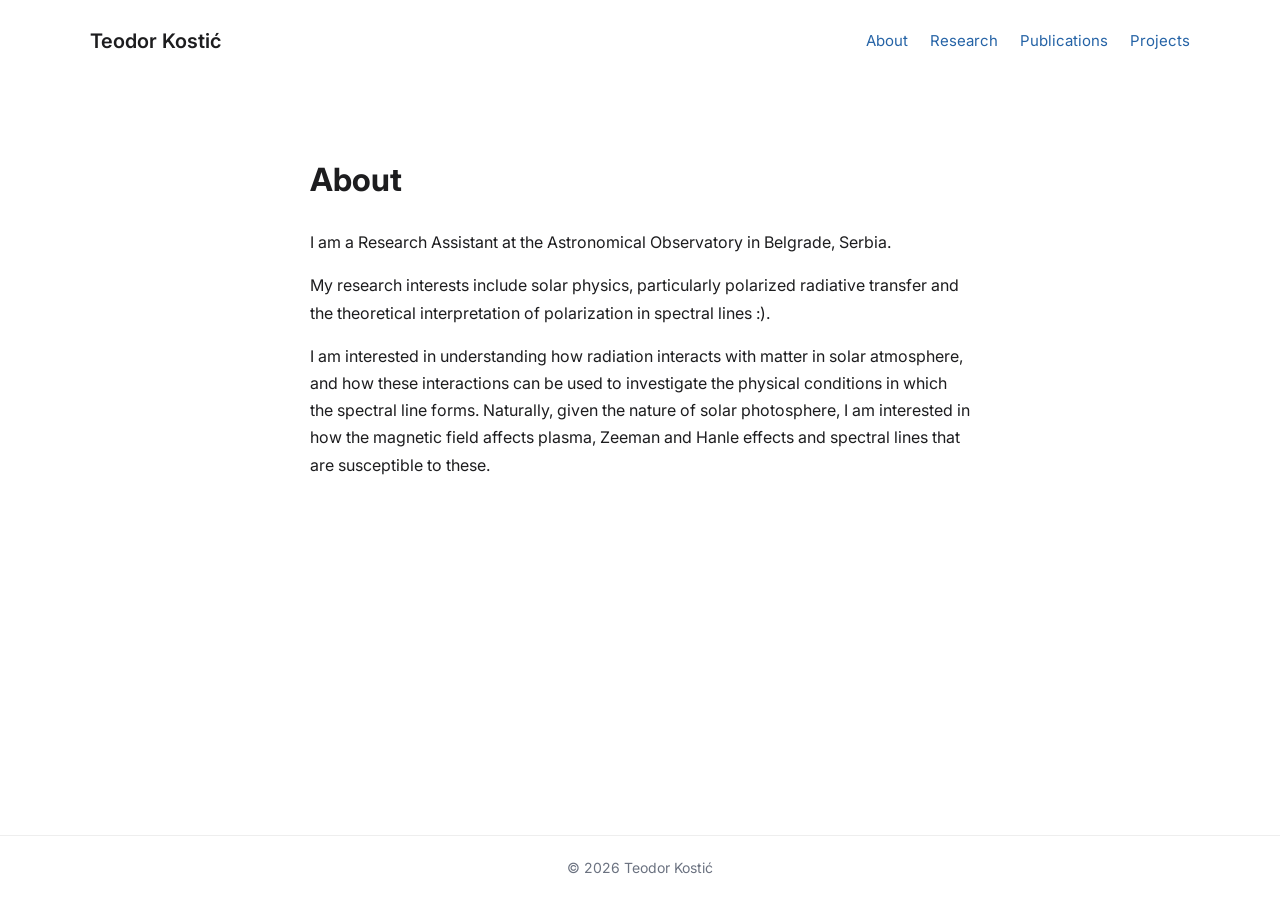
==== about.html @ 634e1022 "Adding new pages" ====
<!DOCTYPE html>
<html lang="en">

<head>
    <meta charset="UTF-8">
    <meta name="viewport" content="width=device-width, initial-scale=1.0">

    <title>About | Teodor Kostić</title>
     <link rel="icon" type="image/svg+xml" href="img/favicon.svg">

    <!-- Inter font -->
    <link rel="preconnect" href="https://fonts.googleapis.com">
    <link rel="preconnect" href="https://fonts.gstatic.com" crossorigin>
    <link
        href="https://fonts.googleapis.com/css2?family=Inter:wght@400;500;600;700&display=swap"
        rel="stylesheet"
    >

    <!-- Main stylesheet -->
    <link rel="stylesheet" href="style.css">
</head>

<body>

    <!-- Header and navigation -->
    <header class="site-header">
        <nav class="navigation">

            <a href="index.html" class="site-logo">
                Teodor Kostić
            </a>

            <div class="nav-links">
                <a href="about.html" aria-current="page">About</a>
                <a href="research.html">Research</a>
                <a href="publications.html">Publications</a>
                <a href="projects.html">Projects</a>
            </div>

        </nav>
    </header>


    <!-- Main content -->
    <main class="main-content page-content">

        <h1 class="page-title">About</h1>

        <section class="page-section">

            <p>
                I am a Research Assistant at the Astronomical Observatory
                in Belgrade, Serbia.
            </p>

            <p>
                My research interests include solar physics, particularly
                polarized radiative transfer and the theoretical
                interpretation of polarization in spectral lines :).
            </p>

            <p>
                I am interested in understanding how radiation interacts
                with matter in solar atmosphere, and how these
                interactions can be used to investigate the physical
                conditions in which the spectral line forms. Naturally,
                given the nature of solar photosphere, I am interested
                in how the magnetic field affects plasma, Zeeman and Hanle
                effects and spectral lines that are susceptible to these.
            </p>

        </section>

    </main>


    <!-- Footer -->
    <footer class="site-footer">
        <p>
            &copy; <span id="year"></span> Teodor Kostić
        </p>
    </footer>


    <!-- Automatically update the copyright year -->
    <script>
        document.getElementById("year").textContent =
            new Date().getFullYear();
    </script>

</body>

</html>
---- style.css ----
/* =========================================
   1. Global settings
   ========================================= */

:root {
    color-scheme: light dark;

    --background: #ffffff;
    --text: #1d1d1f;
    --muted: #6b7280;
    --link: #2563a6;
    --border: #eeeeee;
    --placeholder: #f0f0f0;

    --content-width: 720px;
    --header-width: 1100px;
}


/* Use the visitor's preferred dark theme */

@media (prefers-color-scheme: dark) {
    :root {
        --background: #1d1e20;
        --text: #dadadb;
        --muted: #a1a1aa;
        --link: #8ab4f8;
        --border: #383838;
        --placeholder: #303136;
    }
}


/* =========================================
   2. Basic page styling
   ========================================= */

* {
    box-sizing: border-box;
}

html {
    scroll-behavior: smooth;
}

body {
    margin: 0;
    min-height: 100vh;

    display: flex;
    flex-direction: column;

    font-family:
        "Inter", sans-serif;

    font-size: 16px;
    line-height: 1.7;

    color: var(--text);
    background-color: var(--background);

    -webkit-font-smoothing: antialiased;
}


/* =========================================
   3. Header and navigation
   ========================================= */

.site-header {
    width: 100%;
    padding: 24px 30px;
}

.navigation {
    max-width: var(--header-width);
    margin: 0 auto;

    display: flex;
    justify-content: space-between;
    align-items: center;
    gap: 30px;
}

.site-logo {
    font-size: 20px;
    font-weight: 600;
    white-space: nowrap;
}

.nav-links {
    display: flex;
    align-items: center;
    flex-wrap: wrap;
    gap: 22px;
}

a {
    color: var(--link);
    text-decoration: none;

    transition: opacity 0.2s ease;
}

.site-logo {
    color: var(--text);
}

.nav-links a {
    font-size: 15px;
}

a:hover {
    opacity: 0.75;
    text-decoration: underline;
}

a:focus-visible {
    outline: 2px solid var(--link);
    outline-offset: 4px;
    border-radius: 2px;
}


/* =========================================
   4. Main content
   ========================================= */

.main-content {
    width: 100%;
    max-width: var(--content-width);

    margin: 0 auto;
    padding: 50px 30px 70px;

    flex: 1;
}


/* =========================================
   5. Profile section
   ========================================= */

.profile {
    display: flex;
    flex-direction: column;
    align-items: center;

    text-align: center;
}


/* Temporary profile image */

.profile-image-placeholder {
    width: 160px;
    height: 160px;

    margin-bottom: 24px;

    display: flex;
    align-items: center;
    justify-content: center;

    border-radius: 50%;
    background-color: var(--placeholder);

    border: 1px solid var(--border);

    color: var(--muted);
    font-size: 14px;
}


/* Your name */

.profile h1 {
    margin: 0 0 8px;

    font-size: clamp(32px, 5vw, 42px);
    font-weight: 700;
    line-height: 1.2;
    letter-spacing: -1px;
}


/* Academic title or research interests */

.profile-subtitle {
    margin: 0 0 20px;

    color: var(--muted);
    font-size: 17px;
}


/* Short introduction */

.profile-description {
    max-width: 540px;

    margin: 0 auto 24px;

    font-size: 16px;
    line-height: 1.8;
}


/* =========================================
   6. Academic and professional links
   ========================================= */

.social-links {
    display: flex;
    justify-content: center;
    align-items: center;
    gap: 22px;

    margin-top: 4px;
}

.social-links a {
    display: inline-flex;
    align-items: center;
    justify-content: center;

    width: 32px;
    height: 32px;

    color: var(--muted);

    transition:
        color 0.2s ease,
        transform 0.2s ease;
}

.social-links img,
.social-links svg {
    display: block;
    width: 24px;
    height: 24px;
}

.social-links a:hover {
    color: var(--link);
    opacity: 1;
    transform: translateY(-2px);
    text-decoration: none;
}

.social-links a:focus-visible {
    outline: 2px solid var(--link);
    outline-offset: 4px;
    border-radius: 4px;
}


/* =========================================
   7. Footer
   ========================================= */

.site-footer {
    width: 100%;
    padding: 20px;

    border-top: 1px solid var(--border);

    text-align: center;
    color: var(--muted);
    font-size: 14px;
}

.site-footer p {
    margin: 0;
}


/* =========================================
   8. Responsive layout for mobile devices
   ========================================= */

@media (max-width: 650px) {

    .site-header {
        padding: 20px;
    }

    .navigation {
        flex-direction: column;
        gap: 14px;
    }

    .nav-links {
        justify-content: center;
        gap: 10px 18px;
    }

    .nav-links a {
        font-size: 14px;
    }

    .main-content {
        padding: 40px 24px 55px;
    }

    .profile-image-placeholder {
        width: 135px;
        height: 135px;
    }

    .profile h1 {
        letter-spacing: -0.5px;
    }

    .profile-subtitle {
        font-size: 16px;
    }

    .profile-description {
        font-size: 15px;
    }

}

.profile-image {
    width: 160px;
    height: 160px;

    margin-bottom: 24px;

    border-radius: 50%;
    object-fit: cover;

    border: 1px solid var(--border);
}
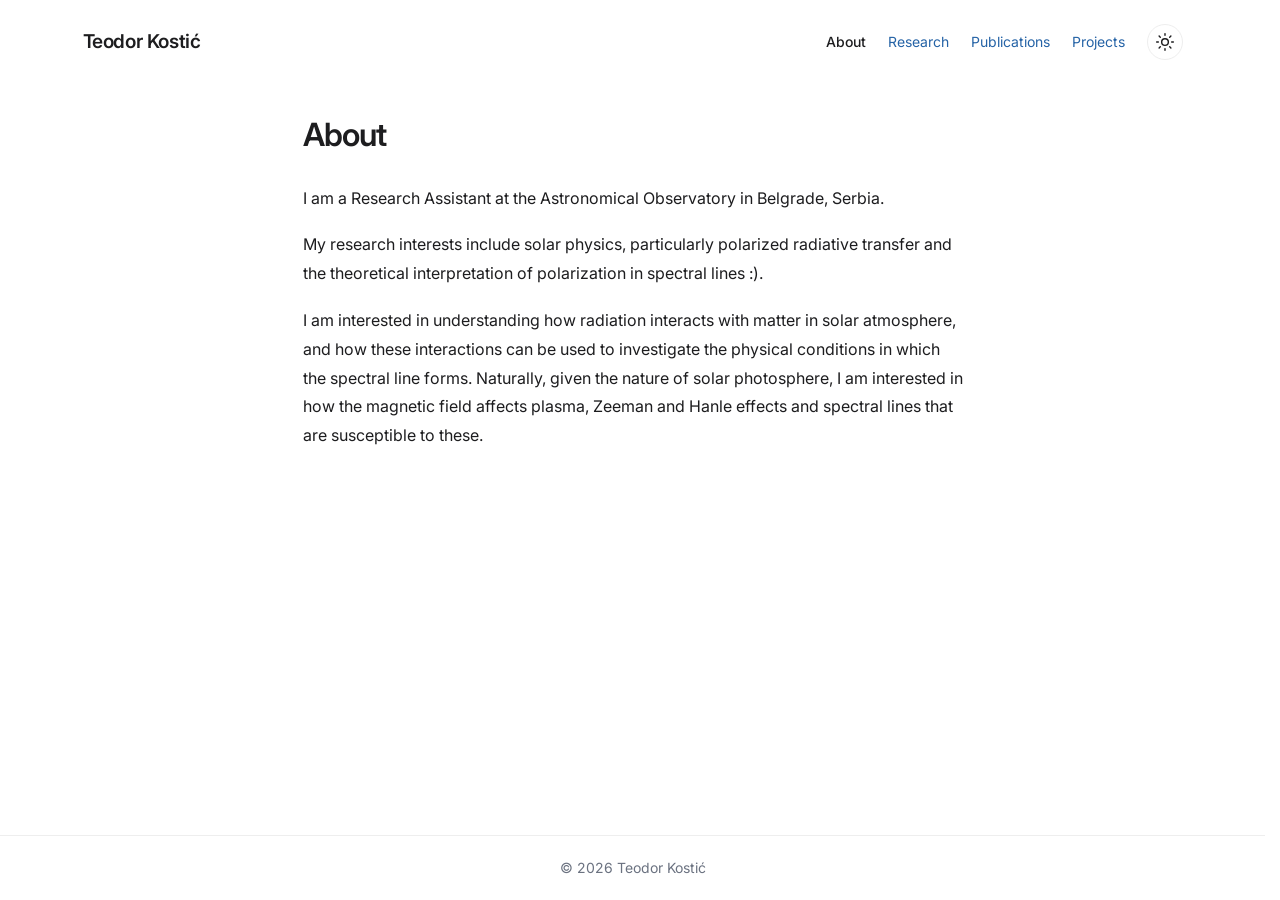
==== commit 78e2b2ab: "Light/dark mode switch" ====
--- a/about.html
+++ b/about.html
@@ -29,14 +29,61 @@
             <a href="index.html" class="site-logo">
                 Teodor Kostić
             </a>
-
+        <div class="nav-actions">
             <div class="nav-links">
                 <a href="about.html" aria-current="page">About</a>
                 <a href="research.html">Research</a>
                 <a href="publications.html">Publications</a>
                 <a href="projects.html">Projects</a>
+                
+        <button
+            type="button"
+            class="theme-toggle"
+            id="theme-toggle"
+            aria-label="Switch to dark mode"
+            aria-pressed="false"
+        >
+            <!-- Sun icon: shown in light mode -->
+            <svg class="sun-icon"
+                xmlns="http://www.w3.org/2000/svg"
+                width="20" height="20"
+                viewBox="0 0 24 24"
+                fill="none"
+                stroke="currentColor"
+                stroke-width="1.7"
+                stroke-linecap="round"
+                stroke-linejoin="round"
+                aria-hidden="true">
+                <circle cx="12" cy="12" r="4"/>
+                <path d="M12 2v2"/>
+                <path d="M12 20v2"/>
+                <path d="m4.93 4.93 1.42 1.42"/>
+                <path d="m17.65 17.65 1.42 1.42"/>
+                <path d="M2 12h2"/>
+                <path d="M20 12h2"/>
+                <path d="m6.35 17.65-1.42 1.42"/>
+                <path d="m19.07 4.93-1.42 1.42"/>
+            </svg>
+
+            <!-- Moon icon: shown in dark mode -->
+            <svg class="moon-icon"
+                xmlns="http://www.w3.org/2000/svg"
+                width="20" height="20"
+                viewBox="0 0 24 24"
+                fill="none"
+                stroke="currentColor"
+                stroke-width="1.7"
+                stroke-linecap="round"
+                stroke-linejoin="round"
+                aria-hidden="true">
+                <path d="M20.985 12.486a9 9 0 1 1-9.473-9.472
+                        c.405-.022.617.463.402.807a6.5 6.5 0 0 0
+                        8.268 8.268c.344-.215.829-.003.803.397z"/>
+            </svg>
+        </button>
+
             </div>
-
+        </div>
         </nav>
     </header>
 
@@ -87,7 +134,6 @@
         document.getElementById("year").textContent =
             new Date().getFullYear();
     </script>
-
+    <script src="theme.js"></script>
 </body>
-
 </html>
--- a/style.css
+++ b/style.css
@@ -17,19 +17,78 @@
 }
 
 
-/* Use the visitor's preferred dark theme */
-
-@media (prefers-color-scheme: dark) {
-    :root {
-        --background: #1d1e20;
-        --text: #dadadb;
-        --muted: #a1a1aa;
-        --link: #8ab4f8;
-        --border: #383838;
-        --placeholder: #303136;
-    }
-}
-
+html[data-theme="dark"] {
+    color-scheme: dark;
+
+    --background: #1d1e20;
+    --text: #dadadb;
+    --muted: #a1a1aa;
+    --link: #8ab4f8;
+    --border: #383838;
+    --placeholder: #303136;
+}
+
+
+/* Theme toggle */
+
+.nav-actions {
+    display: flex;
+    align-items: center;
+    gap: 20px;
+}
+
+.theme-toggle {
+    display: inline-flex;
+    align-items: center;
+    justify-content: center;
+
+    width: 36px;
+    height: 36px;
+    padding: 0;
+
+    border: 1px solid var(--border);
+    border-radius: 50%;
+
+    background: transparent;
+    color: var(--text);
+
+    cursor: pointer;
+    transition: background-color 0.2s ease;
+}
+
+.theme-toggle:hover {
+    background: var(--placeholder);
+}
+
+.theme-toggle:focus-visible {
+    outline: 2px solid var(--link);
+    outline-offset: 3px;
+}
+
+.theme-toggle svg {
+    display: block;
+}
+
+/* Light mode: show the sun */
+.moon-icon {
+    display: none !important;
+}
+
+/* Dark mode: show the moon */
+html[data-theme="dark"] .sun-icon {
+    display: none;
+}
+
+html[data-theme="dark"] .moon-icon {
+    display: block !important;
+}
+
+@media (max-width: 650px) {
+    .nav-actions {
+        flex-direction: column;
+        gap: 12px;
+    }
+}
 
 /* =========================================
    2. Basic page styling
@@ -41,6 +100,7 @@
 
 html {
     scroll-behavior: smooth;
+    scrollbar-gutter: stable;
 }
 
 body {
@@ -83,8 +143,10 @@
 }
 
 .site-logo {
-    font-size: 20px;
+    color: var(--text);
+    font-size: 19px;
     font-weight: 600;
+    letter-spacing: -0.02em;
     white-space: nowrap;
 }
 
@@ -107,7 +169,8 @@
 }
 
 .nav-links a {
-    font-size: 15px;
+    font-size: 14px;
+    font-weight: 400;
 }
 
 a:hover {
@@ -121,6 +184,213 @@
     border-radius: 2px;
 }
 
+/* =========================================
+   Page headings and sections
+   ========================================= */
+
+.page-title {
+    font-size: 2rem;
+    font-weight: 600;
+    line-height: 1.3;
+    letter-spacing: -0.03em;
+
+    margin: 0 0 28px;
+}
+
+.page-section {
+    margin-bottom: 36px;
+}
+
+.page-section p {
+    margin: 0 0 18px;
+    font-size: 1rem;
+    line-height: 1.8;
+}
+
+.nav-links a[aria-current="page"] {
+    color: var(--text);
+    font-weight: 500;
+}
+
+/* =========================================
+   Research page
+   ========================================= */
+
+.research-intro {
+    margin: 0 0 36px;
+
+    font-size: 1rem;
+    line-height: 1.8;
+}
+
+.research-topic {
+    padding: 0 0 30px;
+    margin: 0 0 30px;
+
+    border-bottom: 1px solid var(--border);
+}
+
+.research-topic:last-child {
+    border-bottom: none;
+    margin-bottom: 0;
+    padding-bottom: 0;
+}
+
+.research-topic h2 {
+    margin: 0 0 14px;
+
+    font-size: 1.3rem;
+    font-weight: 600;
+    line-height: 1.4;
+    letter-spacing: -0.02em;
+}
+
+.research-topic p {
+    margin: 0 0 16px;
+
+    font-size: 1rem;
+    line-height: 1.8;
+}
+
+.research-meta {
+    display: flex;
+    flex-wrap: wrap;
+    gap: 6px 12px;
+
+    margin-top: 18px;
+
+    font-size: 0.875rem;
+    line-height: 1.6;
+    color: var(--muted);
+}
+
+.research-meta span:first-child {
+    font-weight: 600;
+    color: var(--text);
+}
+
+/* =========================================
+   Publications page
+   ========================================= */
+
+.publications-intro {
+    max-width: 580px;
+    margin: 0 0 32px;
+
+    font-size: 1rem;
+    line-height: 1.8;
+}
+
+.publication {
+    padding: 0 0 22px;
+    margin: 0 0 22px;
+
+    border-bottom: 1px solid var(--border);
+}
+
+.publication:last-child {
+    border-bottom: none;
+    margin-bottom: 0;
+}
+
+.publication-title {
+    margin: 0 0 8px;
+
+    font-size: 1.05rem;
+    font-weight: 500;
+    line-height: 1.5;
+}
+
+.publication-title a {
+    color: var(--text);
+    text-decoration: none;
+}
+
+.publication-title a:hover {
+    color: var(--link);
+    text-decoration: underline;
+}
+
+.publication-authors,
+.publication-venue,
+.publication-links {
+    margin: 0 0 6px;
+
+    font-size: 0.9rem;
+    line-height: 1.7;
+}
+
+.publication-authors,
+.publication-venue {
+    color: var(--muted);
+}
+
+.publication-links {
+    margin-top: 8px;
+    margin-bottom: 0;
+}
+
+.publication-links a {
+    font-size: 0.875rem;
+}
+
+
+/* =========================================
+   Projects page
+   ========================================= */
+
+.projects-intro {
+    margin: 0 0 36px;
+    font-size: 1rem;
+    line-height: 1.8;
+}
+
+.project {
+    padding-bottom: 30px;
+    margin-bottom: 30px;
+    border-bottom: 1px solid var(--border);
+}
+
+.project:last-child {
+    border-bottom: none;
+    margin-bottom: 0;
+    padding-bottom: 0;
+}
+
+.project h2 {
+    margin: 0 0 16px;
+    font-size: 1.3rem;
+    font-weight: 600;
+    line-height: 1.4;
+    letter-spacing: -0.02em;
+}
+
+.project h3 {
+    margin: 24px 0 8px;
+    font-size: 1rem;
+    font-weight: 600;
+    line-height: 1.5;
+}
+
+.project p,
+.project li {
+    font-size: 1rem;
+    line-height: 1.8;
+}
+
+.project p {
+    margin: 0 0 16px;
+}
+
+.project ul {
+    padding-left: 24px;
+    margin: 0 0 16px;
+}
+
+.project li {
+    padding-left: 4px;
+    margin-bottom: 6px;
+}
 
 /* =========================================
    4. Main content
@@ -131,7 +401,7 @@
     max-width: var(--content-width);
 
     margin: 0 auto;
-    padding: 50px 30px 70px;
+    padding: 30px 30px 80px;
 
     flex: 1;
 }
@@ -175,34 +445,37 @@
 /* Your name */
 
 .profile h1 {
-    margin: 0 0 8px;
-
-    font-size: clamp(32px, 5vw, 42px);
-    font-weight: 700;
+    font-size: clamp(2rem, 5vw, 2.5rem);
+    font-weight: 600;
     line-height: 1.2;
-    letter-spacing: -1px;
+    letter-spacing: -0.04em;
+
 }
 
 
 /* Academic title or research interests */
 
 .profile-subtitle {
-    margin: 0 0 20px;
+    font-size: 1.05rem;
+    font-weight: 400;
+    line-height: 1.5;
 
     color: var(--muted);
-    font-size: 17px;
+
+    margin: 0 0 24px;
 }
 
 
 /* Short introduction */
 
 .profile-description {
-    max-width: 540px;
-
-    margin: 0 auto 24px;
-
-    font-size: 16px;
+    max-width: 580px;
+
+    margin: 0 auto 28px;
+
+    font-size: 1rem;
     line-height: 1.8;
+    font-weight: 400;
 }
 
 
@@ -309,7 +582,7 @@
     }
 
     .profile h1 {
-        letter-spacing: -0.5px;
+        letter-spacing: -0.03em;
     }
 
     .profile-subtitle {
@@ -326,7 +599,7 @@
     width: 160px;
     height: 160px;
 
-    margin-bottom: 24px;
+    margin-bottom: 20px;
 
     border-radius: 50%;
     object-fit: cover;
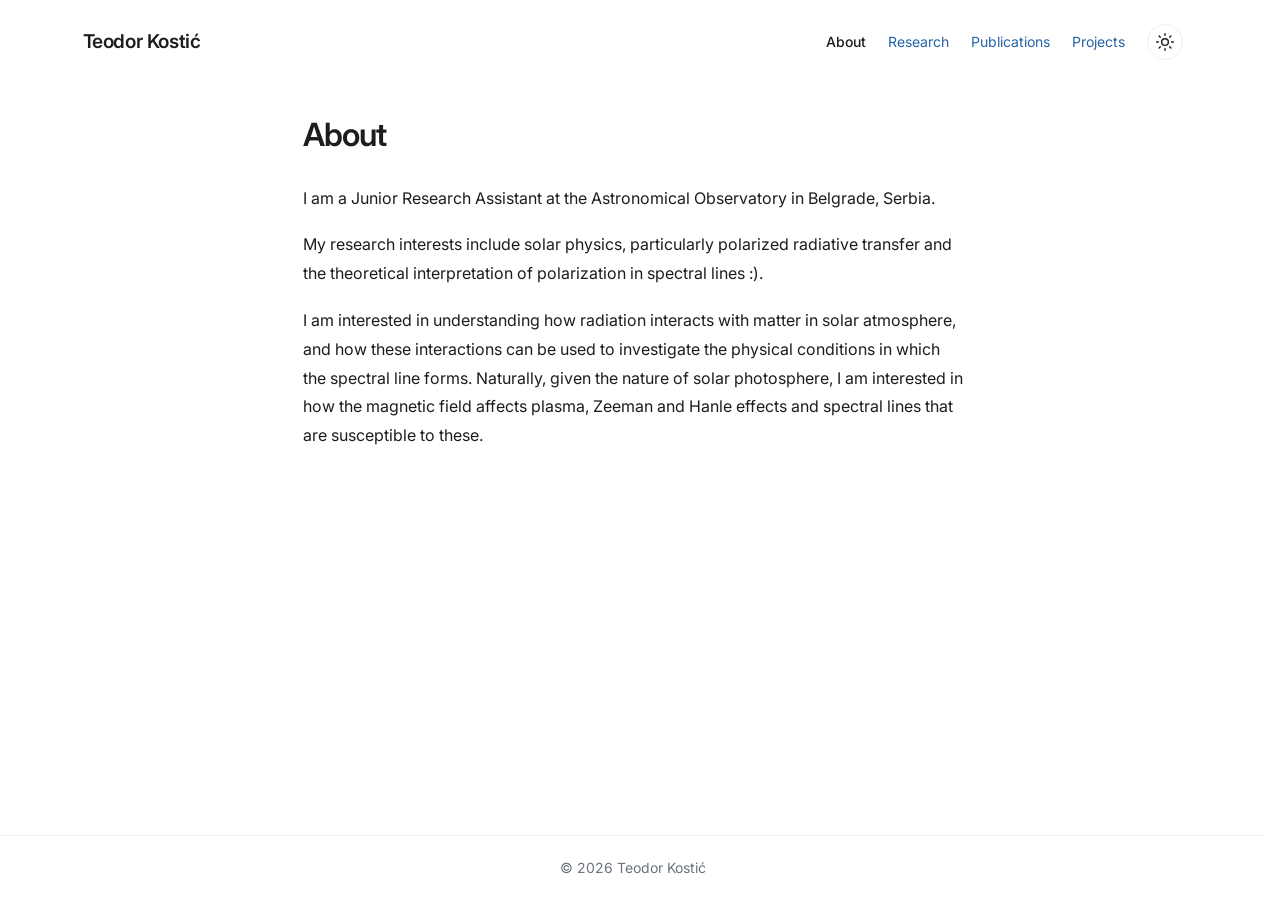
==== commit 8ff9ccba: "Minor text changes and MathJax library inclusion" ====
--- a/about.html
+++ b/about.html
@@ -96,7 +96,7 @@
         <section class="page-section">
 
             <p>
-                I am a Research Assistant at the Astronomical Observatory
+                I am a Junior Research Assistant at the Astronomical Observatory
                 in Belgrade, Serbia.
             </p>
 
--- a/style.css
+++ b/style.css
@@ -605,4 +605,10 @@
     object-fit: cover;
 
     border: 1px solid var(--border);
+}
+
+.math-variable {
+    font-family: "Inter", sans-serif;
+    font-style: italic;
+    font-weight: 400;
 }
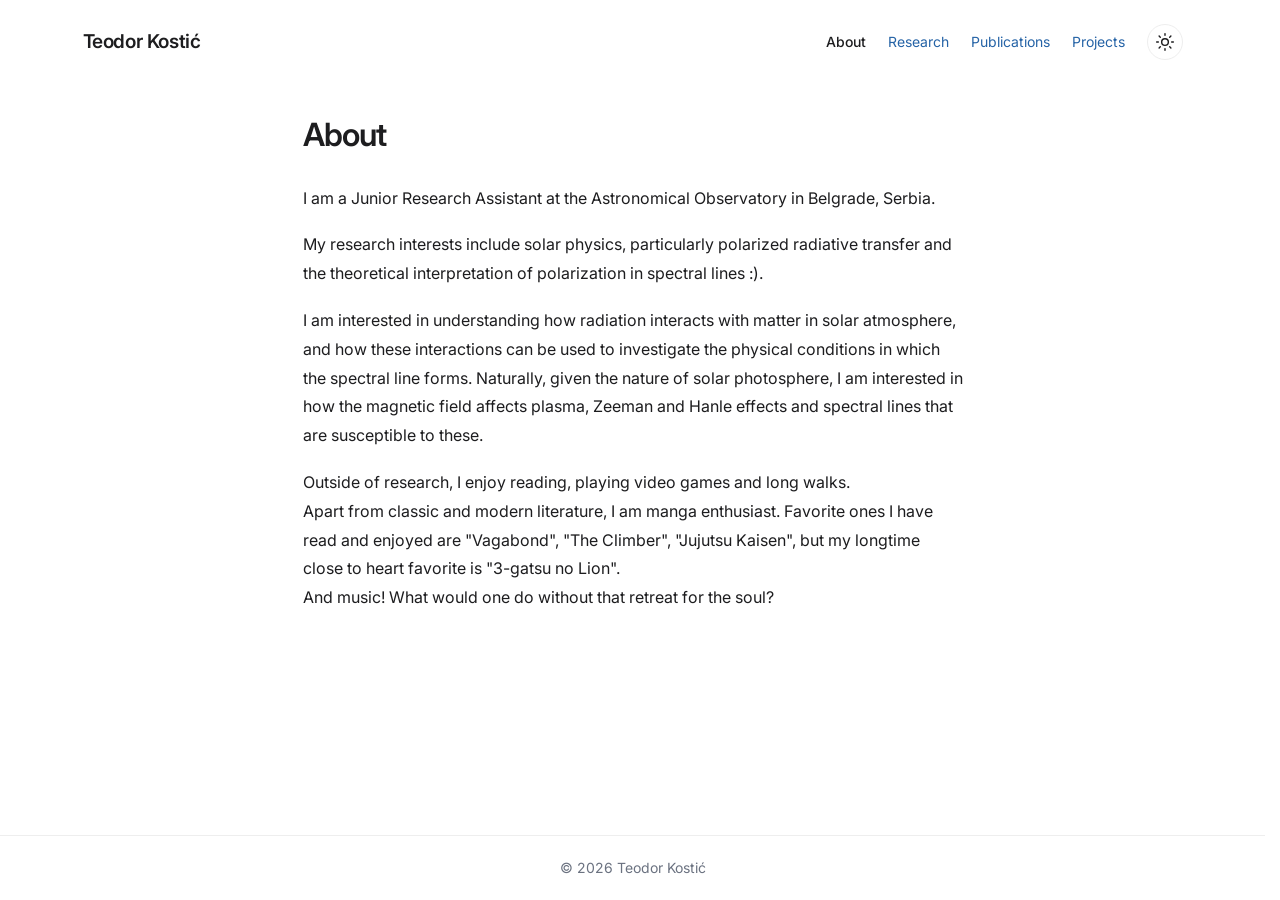
==== commit bcd3f9ee: "Icon change and small update" ====
--- a/about.html
+++ b/about.html
@@ -6,7 +6,7 @@
     <meta name="viewport" content="width=device-width, initial-scale=1.0">
 
     <title>About | Teodor Kostić</title>
-     <link rel="icon" type="image/svg+xml" href="img/favicon.svg">
+     <link rel="icon" type="image/svg+xml" href="img/favicon-tk.svg">
 
     <!-- Inter font -->
     <link rel="preconnect" href="https://fonts.googleapis.com">
@@ -116,6 +116,15 @@
                 effects and spectral lines that are susceptible to these.
             </p>
 
+            <p>
+                Outside of research, I enjoy reading, playing video games and long
+                walks. <br>
+                Apart from classic and modern literature, I am manga enthusiast. Favorite
+                ones I have read and enjoyed are "Vagabond", "The Climber", "Jujutsu Kaisen",
+                but my longtime close to heart favorite is "3-gatsu no Lion". <br>
+                And music! What would one do without that retreat for the soul?
+            </p>
+
         </section>
 
     </main>
--- a/style.css
+++ b/style.css
@@ -392,6 +392,129 @@
     margin-bottom: 6px;
 }
 
+/* Project results carousel */
+
+.project-gallery {
+    margin-top: 48px;
+}
+
+.gallery-intro {
+    color: var(--muted);
+    margin-bottom: 28px;
+}
+
+.carousel {
+    width: 100%;
+    margin: 0 auto;
+}
+
+.carousel-slide {
+    margin: 0;
+}
+
+.carousel-slide img {
+    display: block;
+    width: 100%;
+    max-height: 560px;
+    object-fit: contain;
+    margin: 0 auto;
+}
+
+.carousel-slide figcaption {
+    margin-top: 20px;
+}
+
+.carousel-slide h3 {
+    font-size: 1.05rem;
+    font-weight: 600;
+    margin: 0 0 6px;
+}
+
+.carousel-slide figcaption p {
+    color: var(--muted);
+    font-size: 0.95rem;
+    margin: 0;
+}
+
+.carousel-slide[hidden] {
+    display: none;
+}
+
+.carousel-controls {
+    display: flex;
+    align-items: center;
+    justify-content: center;
+    gap: 22px;
+    margin-top: 24px;
+}
+
+.carousel-arrow {
+    display: flex;
+    align-items: center;
+    justify-content: center;
+    width: 36px;
+    height: 36px;
+    border: 1px solid var(--border);
+    border-radius: 50%;
+    background: transparent;
+    color: var(--text);
+    font-size: 1.1rem;
+    cursor: pointer;
+    transition: background 0.2s ease;
+}
+
+.carousel-arrow:hover {
+    background: var(--placeholder);
+}
+
+.carousel-dots {
+    display: flex;
+    align-items: center;
+    gap: 9px;
+}
+
+.carousel-dot {
+    width: 8px;
+    height: 8px;
+    padding: 0;
+    border: none;
+    border-radius: 50%;
+    background: var(--muted);
+    opacity: 0.35;
+    cursor: pointer;
+}
+
+.carousel-dot.active {
+    opacity: 1;
+    background: var(--link);
+}
+
+.carousel-status {
+    text-align: center;
+    color: var(--muted);
+    font-size: 0.8rem;
+    margin-top: 10px;
+}
+
+.carousel button:focus-visible {
+    outline: 2px solid var(--link);
+    outline-offset: 4px;
+}
+
+@media (max-width: 600px) {
+    .carousel-slide img {
+        max-height: 380px;
+    }
+
+    .carousel-controls {
+        gap: 14px;
+    }
+
+    .carousel-dots {
+        gap: 7px;
+    }
+}
+
 /* =========================================
    4. Main content
    ========================================= */
